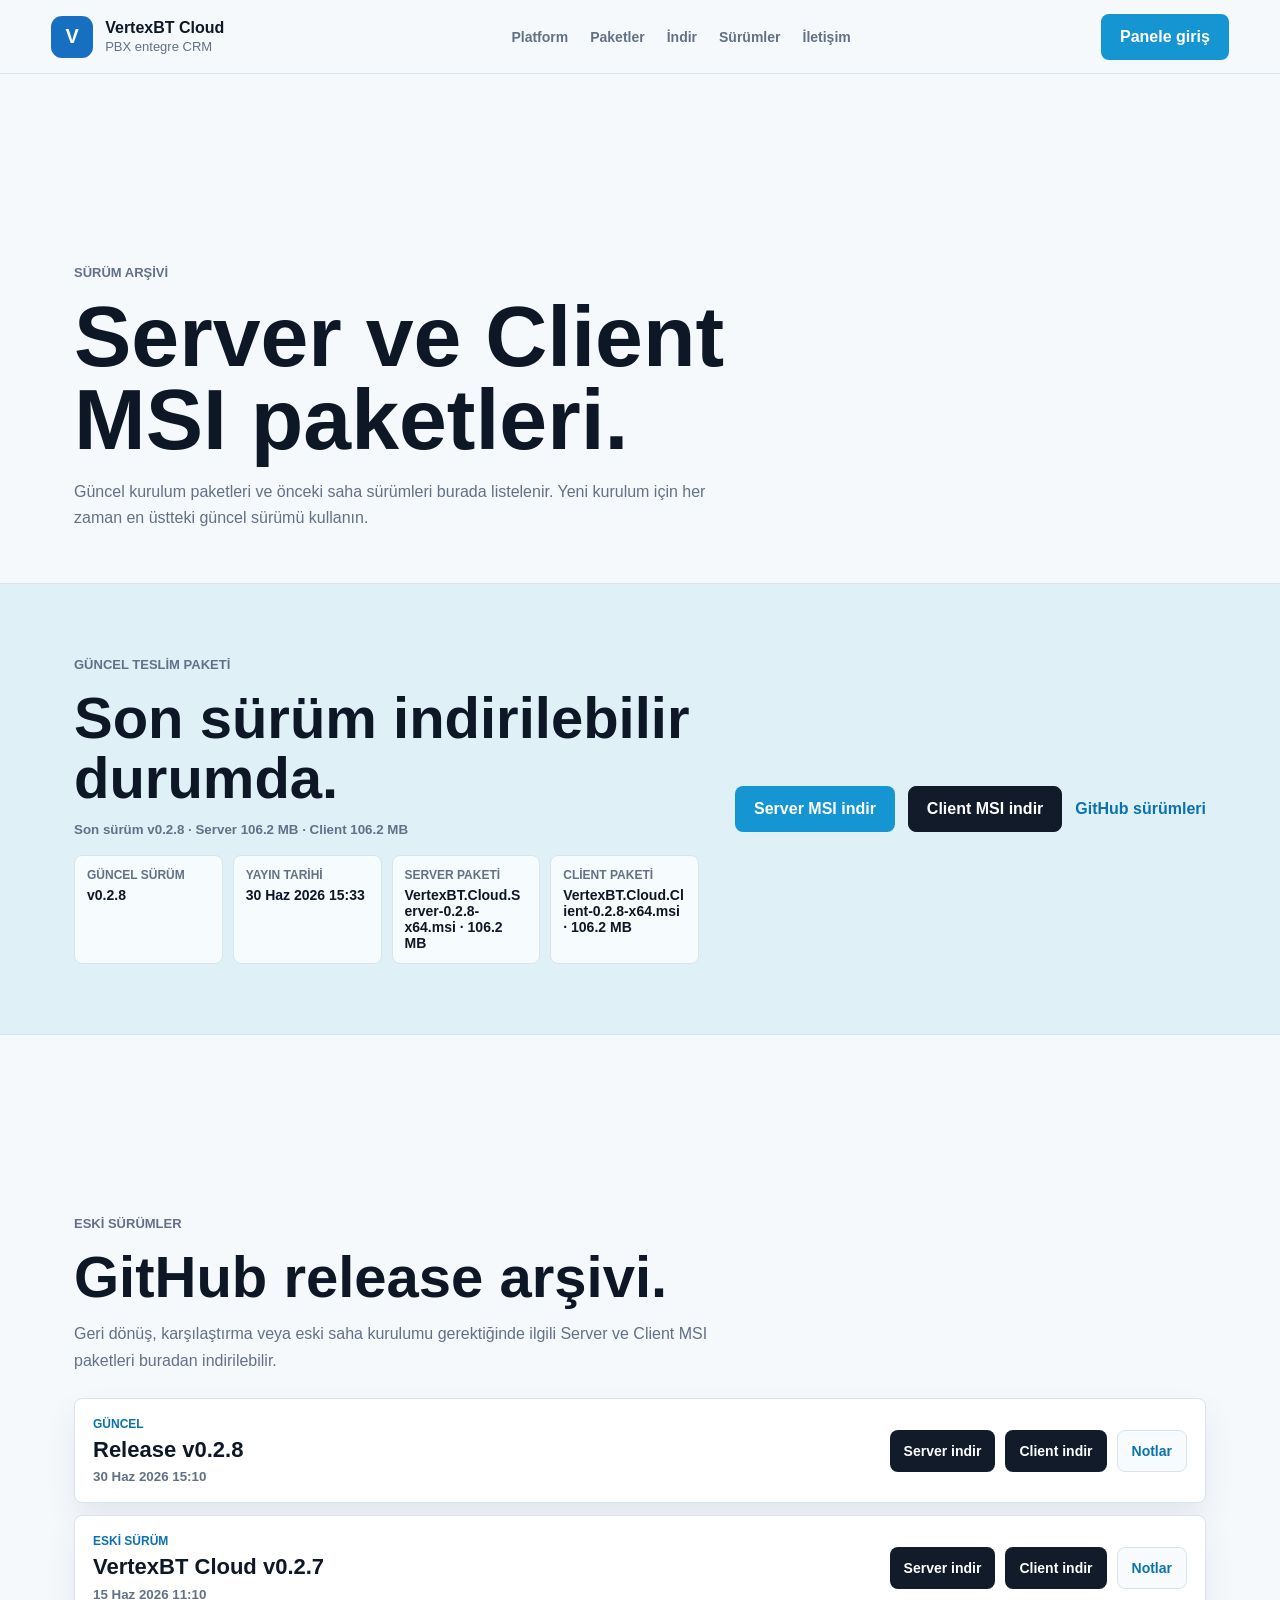
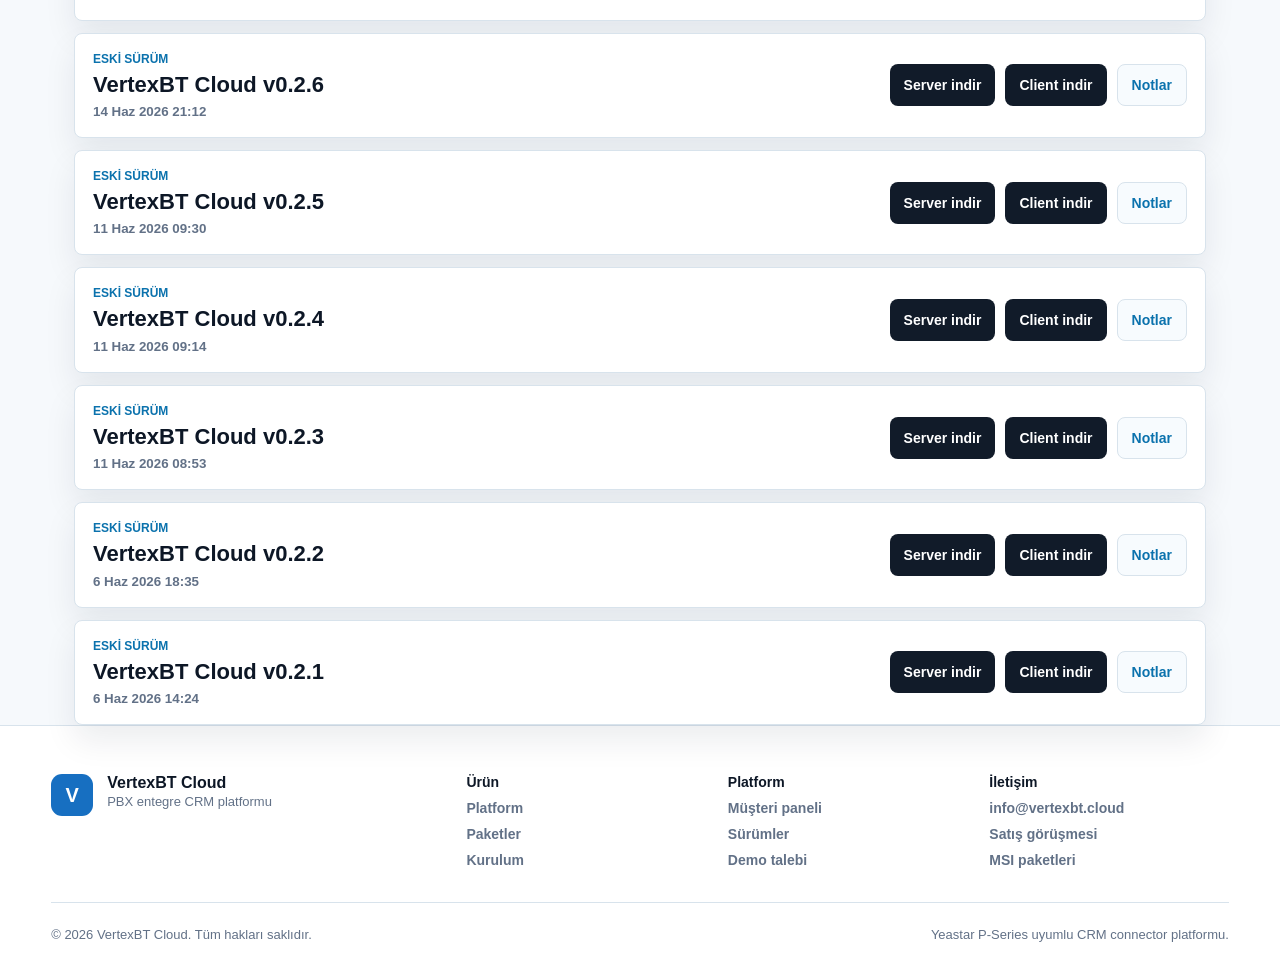
==== releases.html @ f5bfc1f0 "Move release archive to separate page" ====
<!doctype html>
<html lang="tr">
  <head>
    <meta charset="utf-8" />
    <meta name="viewport" content="width=device-width, initial-scale=1" />
    <title>VertexBT Cloud | Sürümler</title>
    <meta
      name="description"
      content="VertexBT Cloud Server ve Client MSI paketleri, güncel sürüm ve eski sürüm arşivi."
    />
    <link rel="stylesheet" href="./styles.css?v=0.2.8-landing3" />
  </head>
  <body>
    <header class="topbar" aria-label="Ana menü">
      <a class="brand" href="./" aria-label="VertexBT Cloud ana sayfa">
        <span class="brand-mark">V</span>
        <span>
          <strong>VertexBT Cloud</strong>
          <small>PBX entegre CRM</small>
        </span>
      </a>
      <nav>
        <a href="./#platform">Platform</a>
        <a href="./#packages">Paketler</a>
        <a href="./#download">İndir</a>
        <a href="./releases.html">Sürümler</a>
        <a href="./#contact">İletişim</a>
      </nav>
      <a class="nav-cta" href="https://app.vertexbt.cloud">Panele giriş</a>
    </header>

    <main>
      <section class="section releases-hero">
        <div class="section-head compact">
          <p class="eyebrow">Sürüm arşivi</p>
          <h1>Server ve Client MSI paketleri.</h1>
          <p>
            Güncel kurulum paketleri ve önceki saha sürümleri burada listelenir. Yeni kurulum için her zaman en üstteki güncel sürümü kullanın.
          </p>
        </div>
      </section>

      <section id="download" class="section download-section releases-download">
        <div class="download-copy">
          <p class="eyebrow">Güncel teslim paketi</p>
          <h2>Son sürüm indirilebilir durumda.</h2>
          <small id="releaseInfo">Son sürüm bilgisi yükleniyor...</small>
          <dl class="release-summary" aria-label="Güncel kurulum sürümü">
            <div>
              <dt>Güncel sürüm</dt>
              <dd id="releaseVersion">Yükleniyor</dd>
            </div>
            <div>
              <dt>Yayın tarihi</dt>
              <dd id="releaseDate">-</dd>
            </div>
            <div>
              <dt>Server paketi</dt>
              <dd id="serverPackageName">Server MSI</dd>
            </div>
            <div>
              <dt>Client paketi</dt>
              <dd id="clientPackageName">Client MSI</dd>
            </div>
          </dl>
        </div>
        <div class="download-actions">
          <a id="serverDownload" class="primary" href="https://github.com/soysta/vertexbt-cloud-downloads/releases/latest">Server MSI indir</a>
          <a id="clientDownload" class="secondary strong" href="https://github.com/soysta/vertexbt-cloud-downloads/releases/latest">Client MSI indir</a>
          <a class="text-link" href="https://github.com/soysta/vertexbt-cloud-downloads/releases">GitHub sürümleri</a>
        </div>
      </section>

      <section id="versions" class="section versions-section">
        <div class="section-head compact">
          <p class="eyebrow">Eski sürümler</p>
          <h2>GitHub release arşivi.</h2>
          <p>
            Geri dönüş, karşılaştırma veya eski saha kurulumu gerektiğinde ilgili Server ve Client MSI paketleri buradan indirilebilir.
          </p>
        </div>
        <div id="releaseArchive" class="release-list" aria-live="polite">
          <article class="release-card loading">
            <div>
              <span>Sürümler yükleniyor</span>
              <strong>GitHub release arşivi kontrol ediliyor.</strong>
            </div>
          </article>
        </div>
      </section>
    </main>

    <footer class="site-footer">
      <div class="footer-brand">
        <span class="brand-mark">V</span>
        <div>
          <strong>VertexBT Cloud</strong>
          <span>PBX entegre CRM platformu</span>
        </div>
      </div>
      <div class="footer-columns">
        <div>
          <b>Ürün</b>
          <a href="./#platform">Platform</a>
          <a href="./#packages">Paketler</a>
          <a href="./#download">Kurulum</a>
        </div>
        <div>
          <b>Platform</b>
          <a href="https://app.vertexbt.cloud">Müşteri paneli</a>
          <a href="./releases.html">Sürümler</a>
          <a href="./#contact">Demo talebi</a>
        </div>
        <div>
          <b>İletişim</b>
          <a href="mailto:info@vertexbt.cloud">info@vertexbt.cloud</a>
          <a href="./#contact">Satış görüşmesi</a>
          <a href="./#download">MSI paketleri</a>
        </div>
      </div>
      <div class="footer-bottom">
        <span>© 2026 VertexBT Cloud. Tüm hakları saklıdır.</span>
        <span>Yeastar P-Series uyumlu CRM connector platformu.</span>
      </div>
    </footer>
    <script src="./main.js?v=0.2.8-landing3"></script>
  </body>
</html>
---- styles.css ----
:root {
  --ink: #0d1726;
  --ink-2: #233044;
  --muted: #627187;
  --paper: #f6f9fc;
  --surface: #ffffff;
  --surface-2: #edf4f8;
  --line: #d8e3ec;
  --blue: #1596d2;
  --blue-2: #0b72ad;
  --green: #16865c;
  --amber: #b76b0b;
  --night: #111b29;
  --night-2: #172335;
  --shadow: 0 18px 55px rgba(16, 33, 52, 0.12);
}

* {
  box-sizing: border-box;
}

html {
  scroll-behavior: smooth;
}

body {
  margin: 0;
  font-family: Inter, Segoe UI, Arial, sans-serif;
  color: var(--ink);
  background: var(--paper);
}

a {
  color: inherit;
  text-decoration: none;
}

.topbar {
  position: sticky;
  top: 0;
  z-index: 20;
  height: 74px;
  display: flex;
  align-items: center;
  justify-content: space-between;
  gap: 24px;
  padding: 0 clamp(18px, 4vw, 54px);
  background: rgba(246, 249, 252, 0.9);
  border-bottom: 1px solid rgba(216, 227, 236, 0.9);
  backdrop-filter: blur(16px);
}

.brand {
  display: inline-flex;
  align-items: center;
  gap: 12px;
  min-width: 210px;
}

.brand-mark {
  width: 42px;
  height: 42px;
  border-radius: 11px;
  display: grid;
  place-items: center;
  background: #176fc1;
  color: #fff;
  font-weight: 900;
  font-size: 20px;
}

.brand strong,
footer strong {
  display: block;
  font-size: 16px;
  font-weight: 900;
}

.brand small,
footer span {
  color: var(--muted);
  font-size: 13px;
}

nav {
  display: flex;
  align-items: center;
  gap: 22px;
  color: var(--muted);
  font-weight: 800;
  font-size: 14px;
}

nav a:hover,
.text-link:hover {
  color: var(--blue-2);
}

.nav-cta,
.primary,
.secondary {
  min-height: 46px;
  display: inline-flex;
  align-items: center;
  justify-content: center;
  border-radius: 8px;
  padding: 0 18px;
  font-weight: 900;
  border: 1px solid transparent;
  white-space: nowrap;
}

.nav-cta,
.primary {
  background: var(--blue);
  color: #fff;
}

.secondary {
  color: var(--ink);
  border-color: var(--line);
  background: rgba(255, 255, 255, 0.74);
}

.secondary.strong {
  background: var(--night);
  border-color: var(--night);
  color: #fff;
}

.hero {
  position: relative;
  min-height: 82vh;
  display: grid;
  align-items: center;
  overflow: hidden;
  background: var(--night);
}

.hero picture,
.hero img {
  position: absolute;
  inset: 0;
  width: 100%;
  height: 100%;
}

.hero img {
  object-fit: cover;
  object-position: 68% center;
  opacity: 0.74;
}

.hero-overlay {
  position: absolute;
  inset: 0;
  background:
    linear-gradient(90deg, rgba(9, 16, 26, 0.94) 0%, rgba(9, 16, 26, 0.82) 38%, rgba(9, 16, 26, 0.34) 72%, rgba(9, 16, 26, 0.18) 100%),
    linear-gradient(0deg, rgba(9, 16, 26, 0.76), rgba(9, 16, 26, 0.08) 34%);
}

.hero-content {
  position: relative;
  width: min(760px, calc(100% - 36px));
  margin-left: clamp(18px, 6vw, 86px);
  padding: 70px 0 86px;
  color: #fff;
}

.eyebrow {
  margin: 0 0 12px;
  color: #1bb8f0;
  text-transform: uppercase;
  font-size: 13px;
  font-weight: 900;
  letter-spacing: 0;
}

h1,
h2,
h3,
p {
  margin-top: 0;
}

h1 {
  margin-bottom: 16px;
  font-size: clamp(54px, 8vw, 104px);
  line-height: 0.95;
  letter-spacing: 0;
}

h2 {
  margin-bottom: 14px;
  font-size: clamp(32px, 4.6vw, 58px);
  line-height: 1.04;
  letter-spacing: 0;
}

h3 {
  margin-bottom: 10px;
  font-size: 22px;
}

.hero-lead {
  max-width: 680px;
  color: #d7e7f4;
  font-size: clamp(18px, 2vw, 23px);
  line-height: 1.55;
}

.hero-actions,
.download-actions {
  display: flex;
  align-items: center;
  gap: 13px;
  flex-wrap: wrap;
}

.hero-actions {
  margin-top: 30px;
}

.hero-metrics {
  display: grid;
  grid-template-columns: repeat(3, minmax(0, 1fr));
  gap: 12px;
  max-width: 650px;
  margin: 44px 0 0;
}

.hero-metrics div {
  padding: 16px;
  border: 1px solid rgba(255, 255, 255, 0.18);
  background: rgba(255, 255, 255, 0.08);
  border-radius: 8px;
}

.hero-metrics dt {
  font-weight: 900;
  color: #fff;
}

.hero-metrics dd {
  margin: 5px 0 0;
  color: #bfd2e2;
  font-size: 13px;
}

.proof-strip {
  display: grid;
  grid-template-columns: repeat(4, 1fr);
  gap: 1px;
  background: var(--line);
}

.proof-strip span {
  min-height: 72px;
  display: grid;
  place-items: center;
  background: var(--surface);
  color: var(--muted);
  font-weight: 900;
}

.section {
  max-width: 1180px;
  margin: 0 auto;
  padding: 92px 24px 0;
}

.section-head {
  max-width: 840px;
  margin-bottom: 28px;
}

.section-head p,
.download-copy p,
.final-cta p,
.feature-grid p,
.workflow p,
.pricing p,
.pricing li,
.deploy-grid p {
  color: var(--muted);
  line-height: 1.65;
}

.section-head.compact {
  max-width: 680px;
}

.feature-grid,
.pricing,
.deploy-grid {
  display: grid;
  gap: 18px;
}

.feature-grid {
  grid-template-columns: repeat(4, minmax(0, 1fr));
}

.feature-grid article,
.pricing article,
.workflow article,
.deploy-grid article {
  border: 1px solid var(--line);
  background: var(--surface);
  border-radius: 8px;
  padding: 24px;
  box-shadow: var(--shadow);
}

.feature-icon {
  width: 42px;
  height: 42px;
  display: inline-grid;
  place-items: center;
  margin-bottom: 28px;
  border-radius: 8px;
  background: var(--surface-2);
  color: var(--blue-2);
  font-weight: 900;
}

.workflow-section {
  max-width: none;
  margin-top: 92px;
  padding: 90px max(24px, calc((100vw - 1180px) / 2 + 24px));
  background: var(--night);
  color: #fff;
}

.workflow-section .section-head p,
.workflow p {
  color: #b7c7d7;
}

.workflow {
  display: grid;
  grid-template-columns: repeat(4, minmax(0, 1fr));
  gap: 16px;
}

.workflow article {
  background: var(--night-2);
  border-color: rgba(255, 255, 255, 0.12);
  box-shadow: none;
}

.workflow strong {
  display: inline-grid;
  place-items: center;
  width: 34px;
  height: 34px;
  margin-bottom: 24px;
  border-radius: 8px;
  background: #fff;
  color: var(--night);
}

.pricing {
  grid-template-columns: repeat(3, minmax(0, 1fr));
}

.pricing article {
  min-height: 410px;
}

.pricing article.featured {
  border-color: var(--blue);
  box-shadow: 0 0 0 3px rgba(21, 150, 210, 0.13), var(--shadow);
}

.pricing span {
  display: block;
  margin-bottom: 14px;
  color: var(--blue-2);
  font-weight: 900;
}

.pricing strong {
  display: block;
  margin-bottom: 18px;
  font-size: 30px;
}

.pricing ul {
  margin: 22px 0 0;
  padding-left: 20px;
}

.download-section {
  max-width: none;
  margin-top: 92px;
  padding: 70px max(24px, calc((100vw - 1180px) / 2 + 24px));
  display: grid;
  grid-template-columns: 1fr auto;
  gap: 36px;
  align-items: center;
  background: #dff0f7;
  border-top: 1px solid var(--line);
  border-bottom: 1px solid var(--line);
}

.download-copy {
  max-width: 760px;
}

.download-copy small {
  display: block;
  color: var(--muted);
  font-weight: 800;
}

.release-summary {
  display: grid;
  grid-template-columns: repeat(4, minmax(0, 1fr));
  gap: 10px;
  margin: 18px 0 0;
}

.release-summary div {
  min-width: 0;
  padding: 12px;
  border: 1px solid var(--line);
  border-radius: 8px;
  background: rgba(255, 255, 255, 0.72);
}

.release-summary dt {
  margin-bottom: 5px;
  color: var(--muted);
  font-size: 12px;
  font-weight: 900;
  text-transform: uppercase;
}

.release-summary dd {
  margin: 0;
  color: var(--ink);
  font-size: 14px;
  font-weight: 900;
  overflow-wrap: anywhere;
}

.text-link {
  color: var(--blue-2);
  font-weight: 900;
}

.releases-hero {
  max-width: 1180px;
  margin: 96px auto 0;
  padding-bottom: 0;
}

.releases-hero h1 {
  max-width: 780px;
  margin: 0 0 18px;
  color: var(--ink);
  font-size: clamp(44px, 7vw, 86px);
  line-height: 0.96;
}

.releases-download {
  margin-top: 52px;
}

.versions-section {
  max-width: 1180px;
  margin: 86px auto 0;
  padding-bottom: 0;
}

.versions-section .section-head {
  margin-bottom: 24px;
}

.release-list {
  display: grid;
  gap: 12px;
}

.release-card {
  display: grid;
  grid-template-columns: minmax(0, 1fr) auto;
  align-items: center;
  gap: 18px;
  min-height: 96px;
  padding: 18px;
  border: 1px solid var(--line);
  border-radius: 8px;
  background: #ffffff;
  box-shadow: 0 16px 32px rgba(15, 29, 47, 0.08);
}

.release-card.loading {
  color: var(--muted);
}

.release-card-main {
  min-width: 0;
}

.release-card span {
  display: block;
  margin-bottom: 6px;
  color: var(--blue-2);
  font-size: 12px;
  font-weight: 900;
  text-transform: uppercase;
}

.release-card strong {
  display: block;
  color: var(--ink);
  font-size: 22px;
  line-height: 1.2;
  overflow-wrap: anywhere;
}

.release-card small {
  display: block;
  margin-top: 6px;
  color: var(--muted);
  font-weight: 800;
}

.release-card-actions {
  display: flex;
  flex-wrap: wrap;
  justify-content: flex-end;
  gap: 10px;
}

.release-download,
.release-notes,
.release-missing {
  min-height: 42px;
  display: inline-flex;
  align-items: center;
  justify-content: center;
  padding: 0 14px;
  border-radius: 8px;
  font-size: 14px;
  font-weight: 900;
  white-space: nowrap;
}

.release-download {
  background: var(--night);
  color: #fff;
}

.release-notes {
  border: 1px solid var(--line);
  color: var(--blue-2);
  background: #f7fbfe;
}

.release-missing {
  color: var(--muted);
  background: #eef3f7;
}

.deploy-grid {
  grid-template-columns: repeat(3, minmax(0, 1fr));
}

.final-cta {
  max-width: 1180px;
  margin: 92px auto;
  padding: 56px 24px;
  border-radius: 8px;
  background: var(--night);
  color: #fff;
}

.final-cta p {
  max-width: 740px;
  color: #c4d2df;
}

.site-footer {
  display: grid;
  grid-template-columns: minmax(220px, 0.9fr) minmax(0, 1.8fr);
  gap: 34px;
  padding: 48px clamp(18px, 4vw, 54px) 28px;
  border-top: 1px solid var(--line);
  background: var(--surface);
}

.footer-brand {
  display: flex;
  align-items: flex-start;
  gap: 14px;
}

.footer-columns {
  display: grid;
  grid-template-columns: repeat(3, minmax(0, 1fr));
  gap: 22px;
}

.footer-columns div {
  display: grid;
  gap: 10px;
}

.footer-columns b {
  color: var(--ink);
  font-size: 14px;
}

.footer-columns a {
  color: var(--muted);
  font-weight: 800;
  font-size: 14px;
}

.footer-columns a:hover {
  color: var(--blue-2);
}

.footer-bottom {
  grid-column: 1 / -1;
  display: flex;
  justify-content: space-between;
  gap: 18px;
  padding-top: 24px;
  border-top: 1px solid var(--line);
}

@media (max-width: 980px) {
  nav {
    display: none;
  }

  .hero {
    min-height: 760px;
  }

  .hero img {
    object-position: center;
  }

  .hero-overlay {
    background: linear-gradient(0deg, rgba(9, 16, 26, 0.96), rgba(9, 16, 26, 0.62));
  }

  .hero-content {
    margin: 0 auto;
    padding: 86px 0 58px;
  }

  .hero-metrics,
  .proof-strip,
  .feature-grid,
  .workflow,
  .pricing,
  .download-section,
  .release-summary,
  .release-card,
  .deploy-grid {
    grid-template-columns: 1fr;
  }

  .download-section {
    align-items: start;
  }

  .release-card-actions {
    justify-content: flex-start;
  }
}

@media (max-width: 640px) {
  .topbar {
    height: auto;
    min-height: 70px;
    align-items: flex-start;
    padding-top: 14px;
    padding-bottom: 14px;
  }

  .brand {
    min-width: 0;
  }

  .nav-cta {
    display: none;
  }

  .hero {
    min-height: 720px;
  }

  .hero-metrics {
    grid-template-columns: 1fr;
  }

  .section,
  .workflow-section,
  .download-section {
    padding-top: 68px;
  }

  .site-footer,
  .footer-columns {
    grid-template-columns: 1fr;
  }

  .footer-bottom {
    flex-direction: column;
  }
}
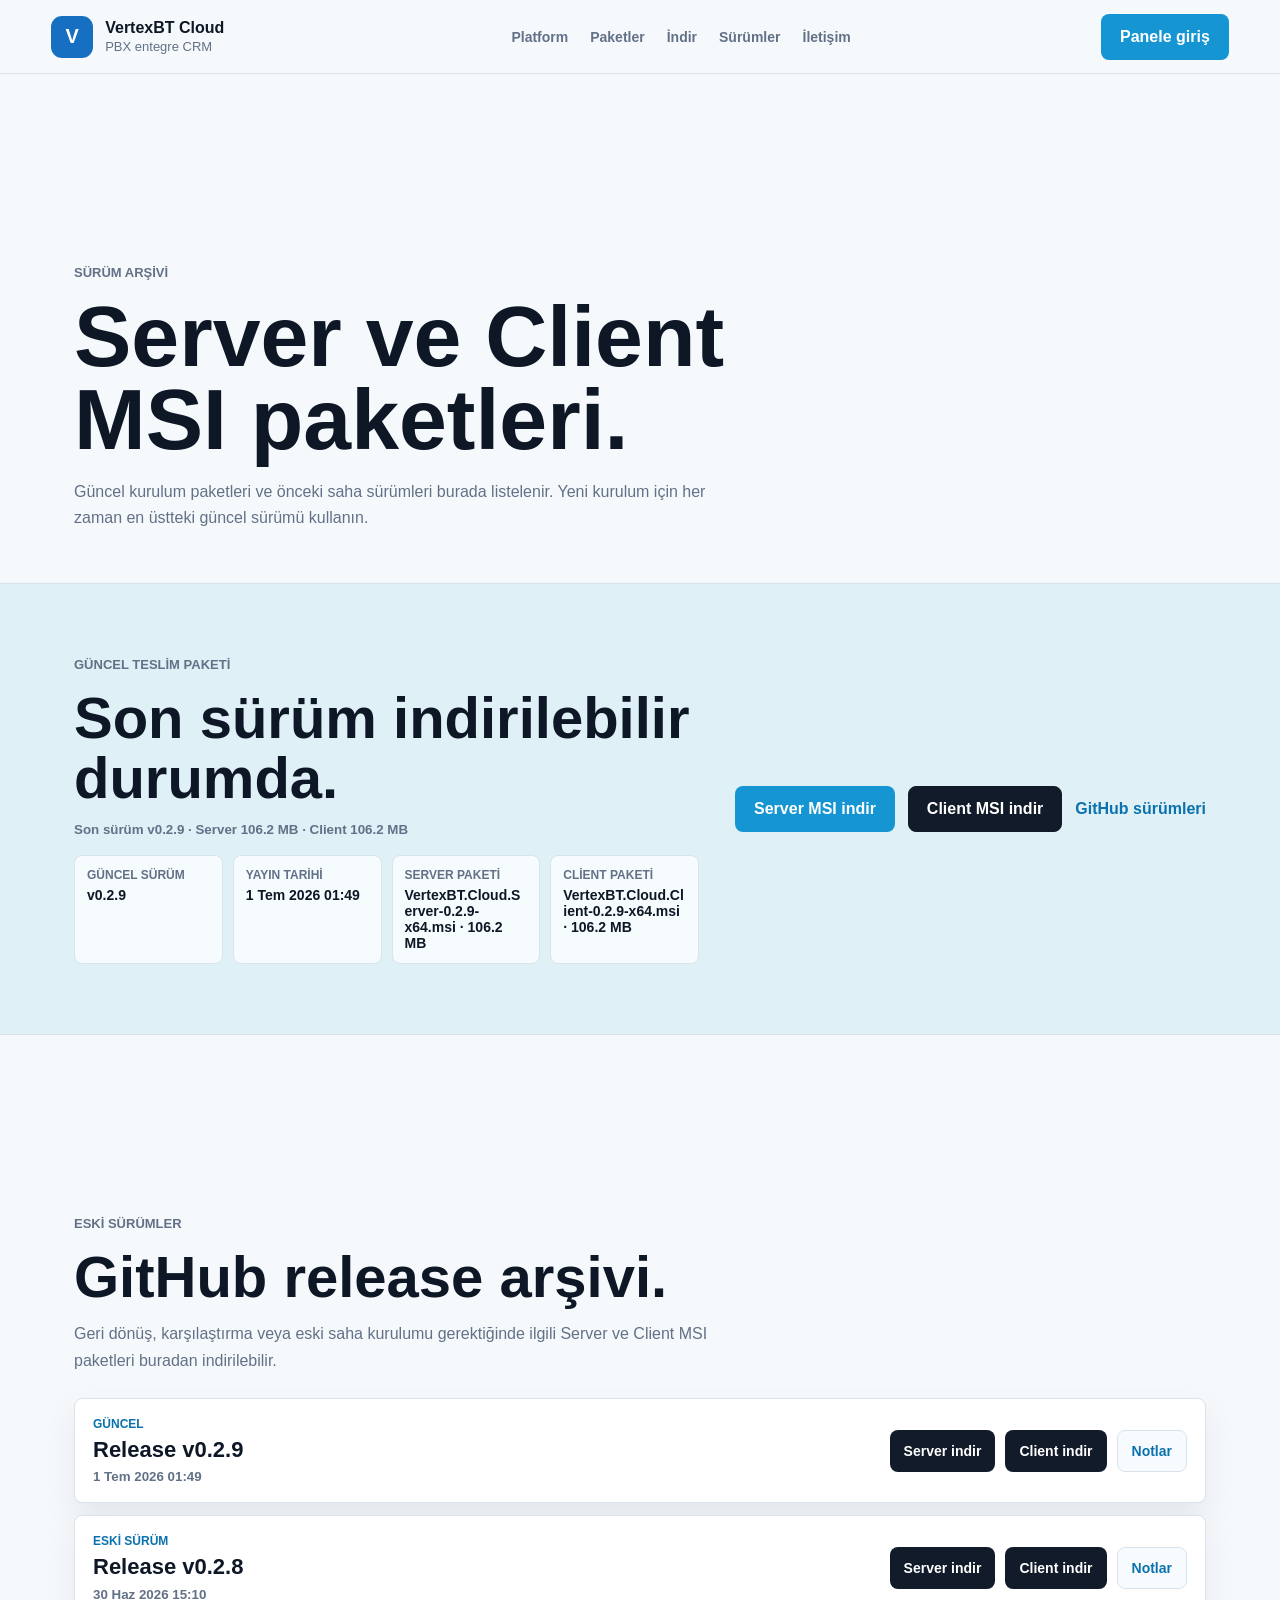
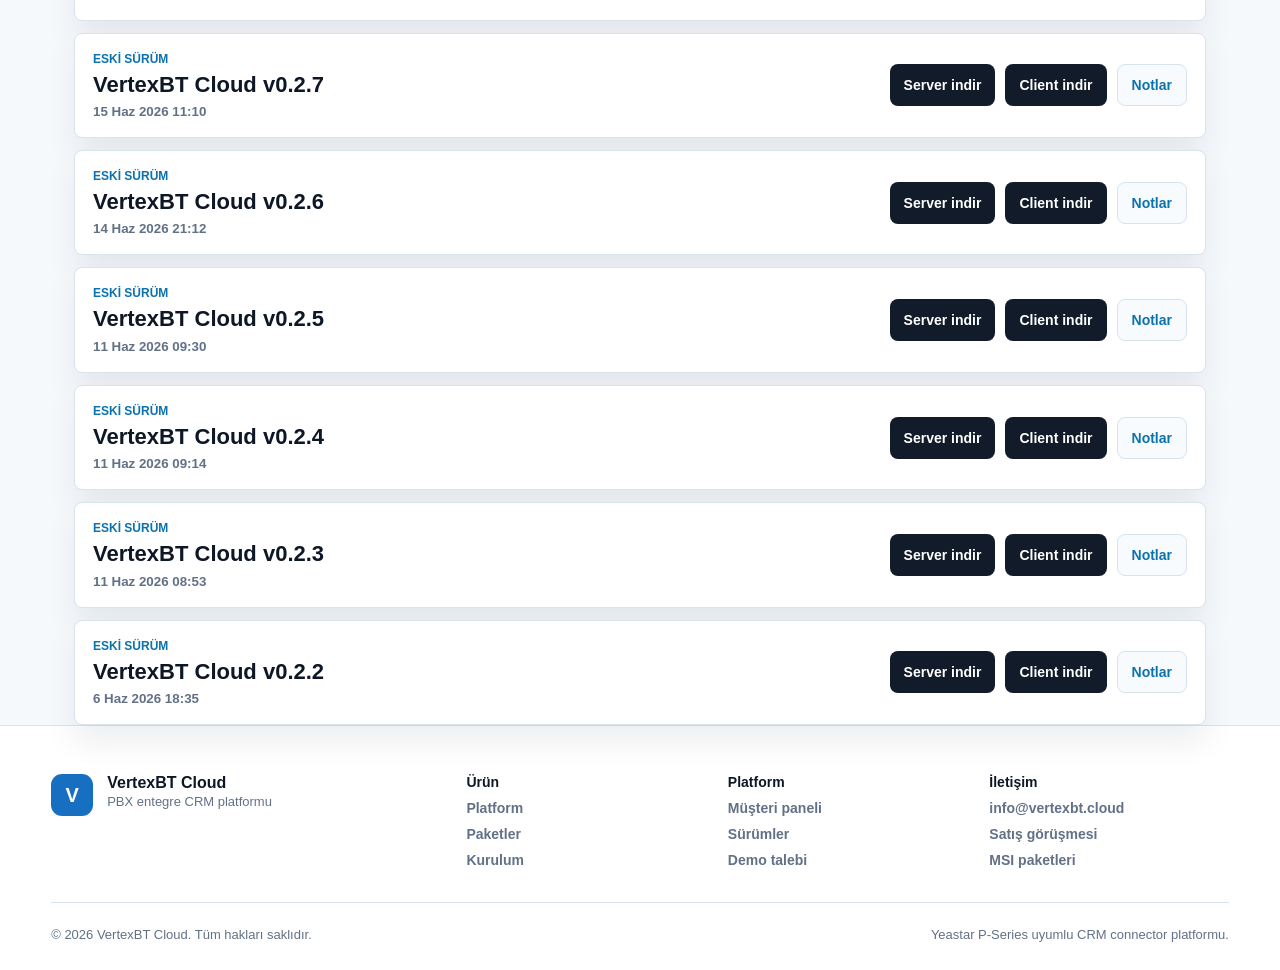
==== commit c5df47cc: "Update landing to v0.2.9" ====
--- a/releases.html
+++ b/releases.html
@@ -1,4 +1,4 @@
-<!doctype html>
+﻿<!doctype html>
 <html lang="tr">
   <head>
     <meta charset="utf-8" />
@@ -8,7 +8,7 @@
       name="description"
       content="VertexBT Cloud Server ve Client MSI paketleri, güncel sürüm ve eski sürüm arşivi."
     />
-    <link rel="stylesheet" href="./styles.css?v=0.2.8-landing3" />
+    <link rel="stylesheet" href="./styles.css?v=0.2.9-landing1" />
   </head>
   <body>
     <header class="topbar" aria-label="Ana menü">
@@ -123,6 +123,7 @@
         <span>Yeastar P-Series uyumlu CRM connector platformu.</span>
       </div>
     </footer>
-    <script src="./main.js?v=0.2.8-landing3"></script>
+    <script src="./main.js?v=0.2.9-landing1"></script>
   </body>
 </html>
+
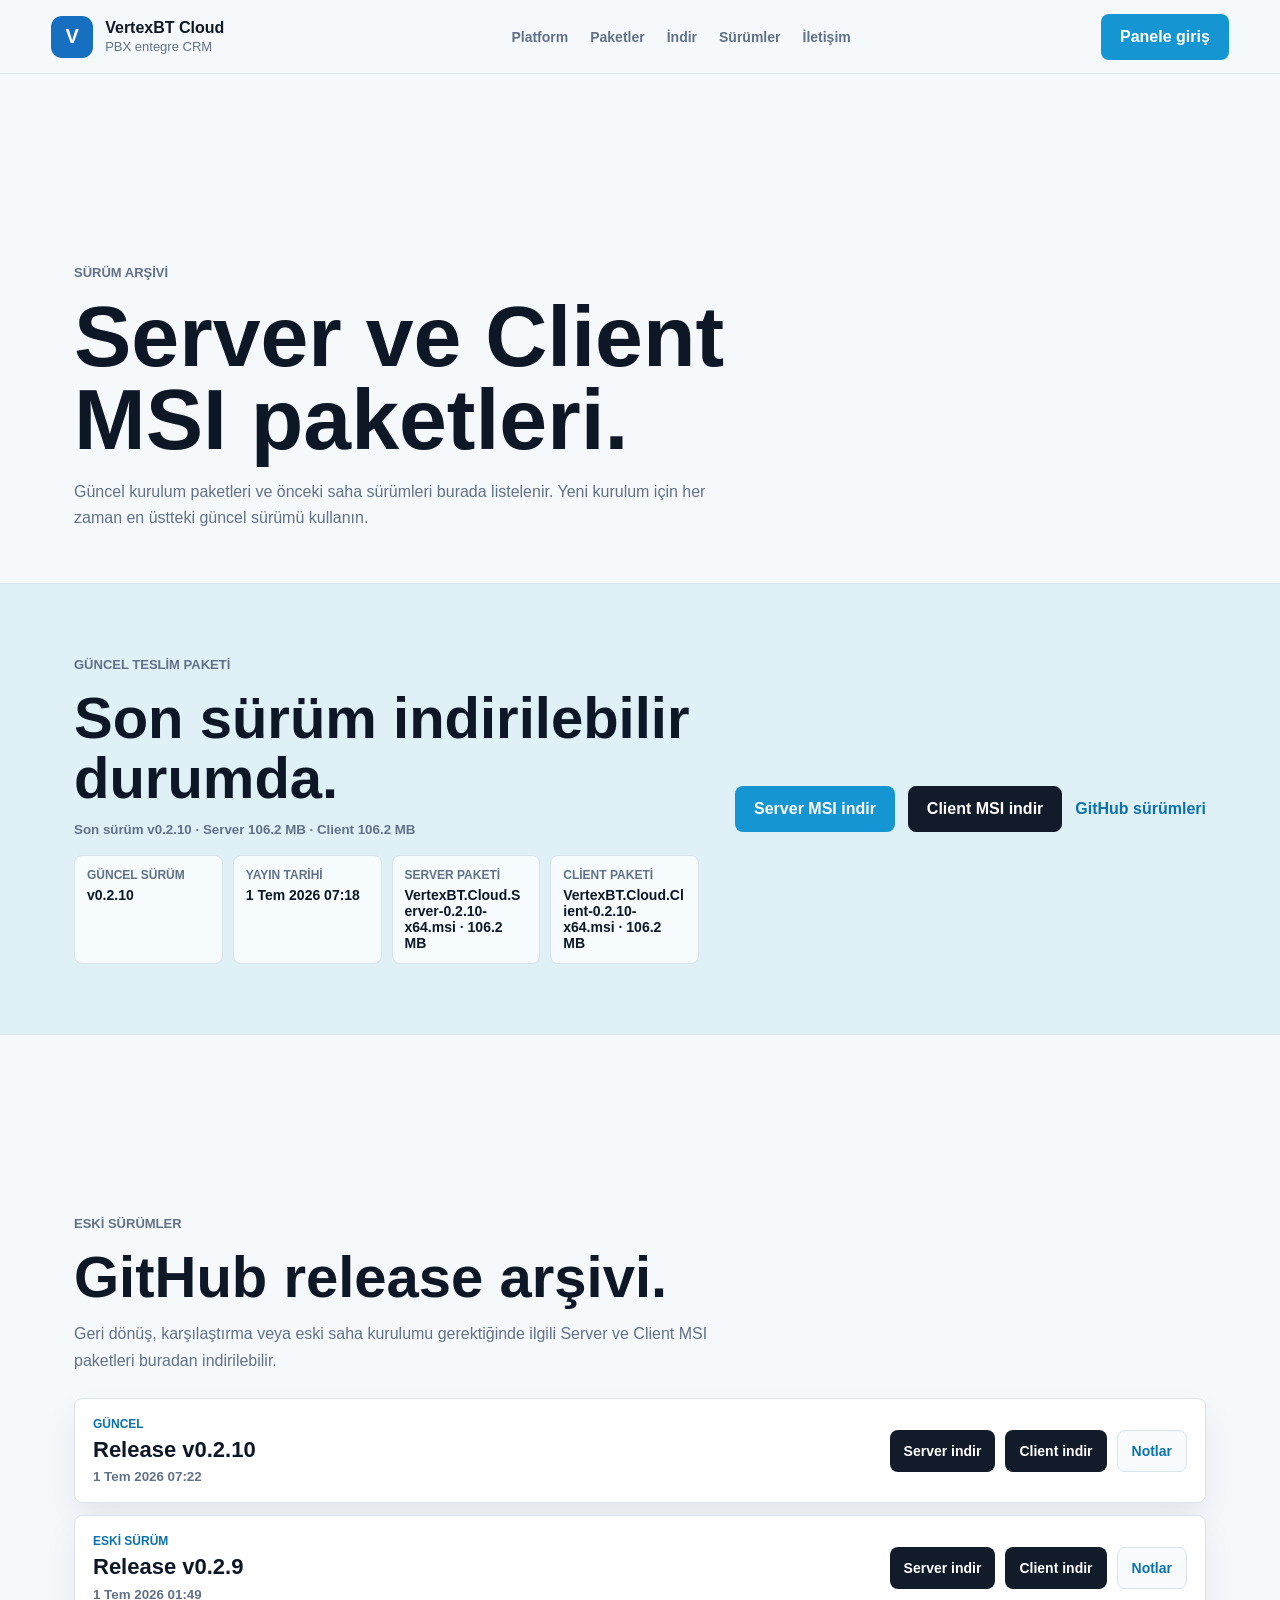
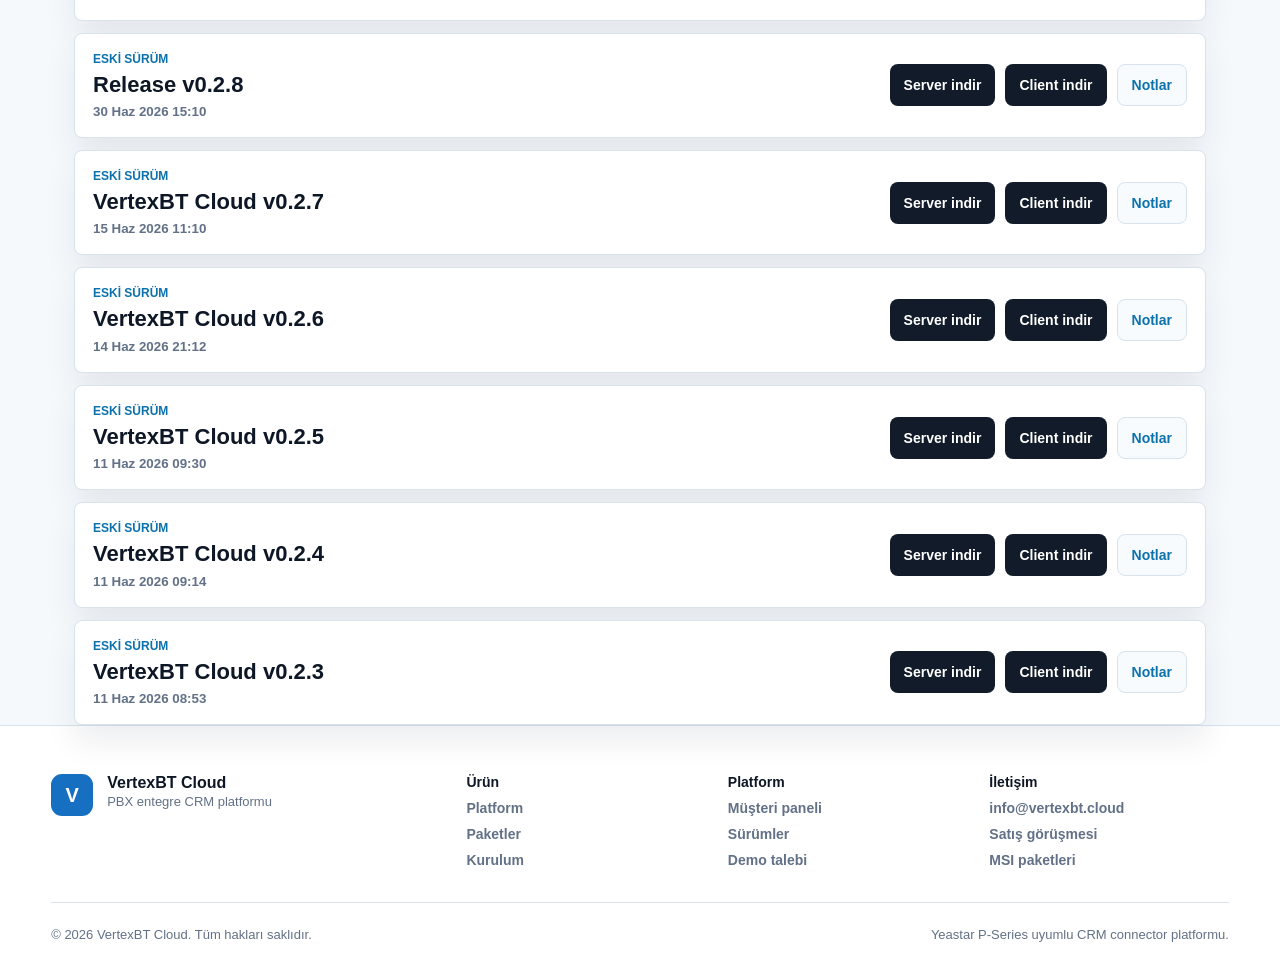
==== commit 9de94806: "Update landing to v0.2.10" ====
--- a/releases.html
+++ b/releases.html
@@ -8,7 +8,7 @@
       name="description"
       content="VertexBT Cloud Server ve Client MSI paketleri, güncel sürüm ve eski sürüm arşivi."
     />
-    <link rel="stylesheet" href="./styles.css?v=0.2.9-landing1" />
+    <link rel="stylesheet" href="./styles.css?v=0.2.10-landing1" />
   </head>
   <body>
     <header class="topbar" aria-label="Ana menü">
@@ -123,7 +123,8 @@
         <span>Yeastar P-Series uyumlu CRM connector platformu.</span>
       </div>
     </footer>
-    <script src="./main.js?v=0.2.9-landing1"></script>
+    <script src="./main.js?v=0.2.10-landing1"></script>
   </body>
 </html>
 
+
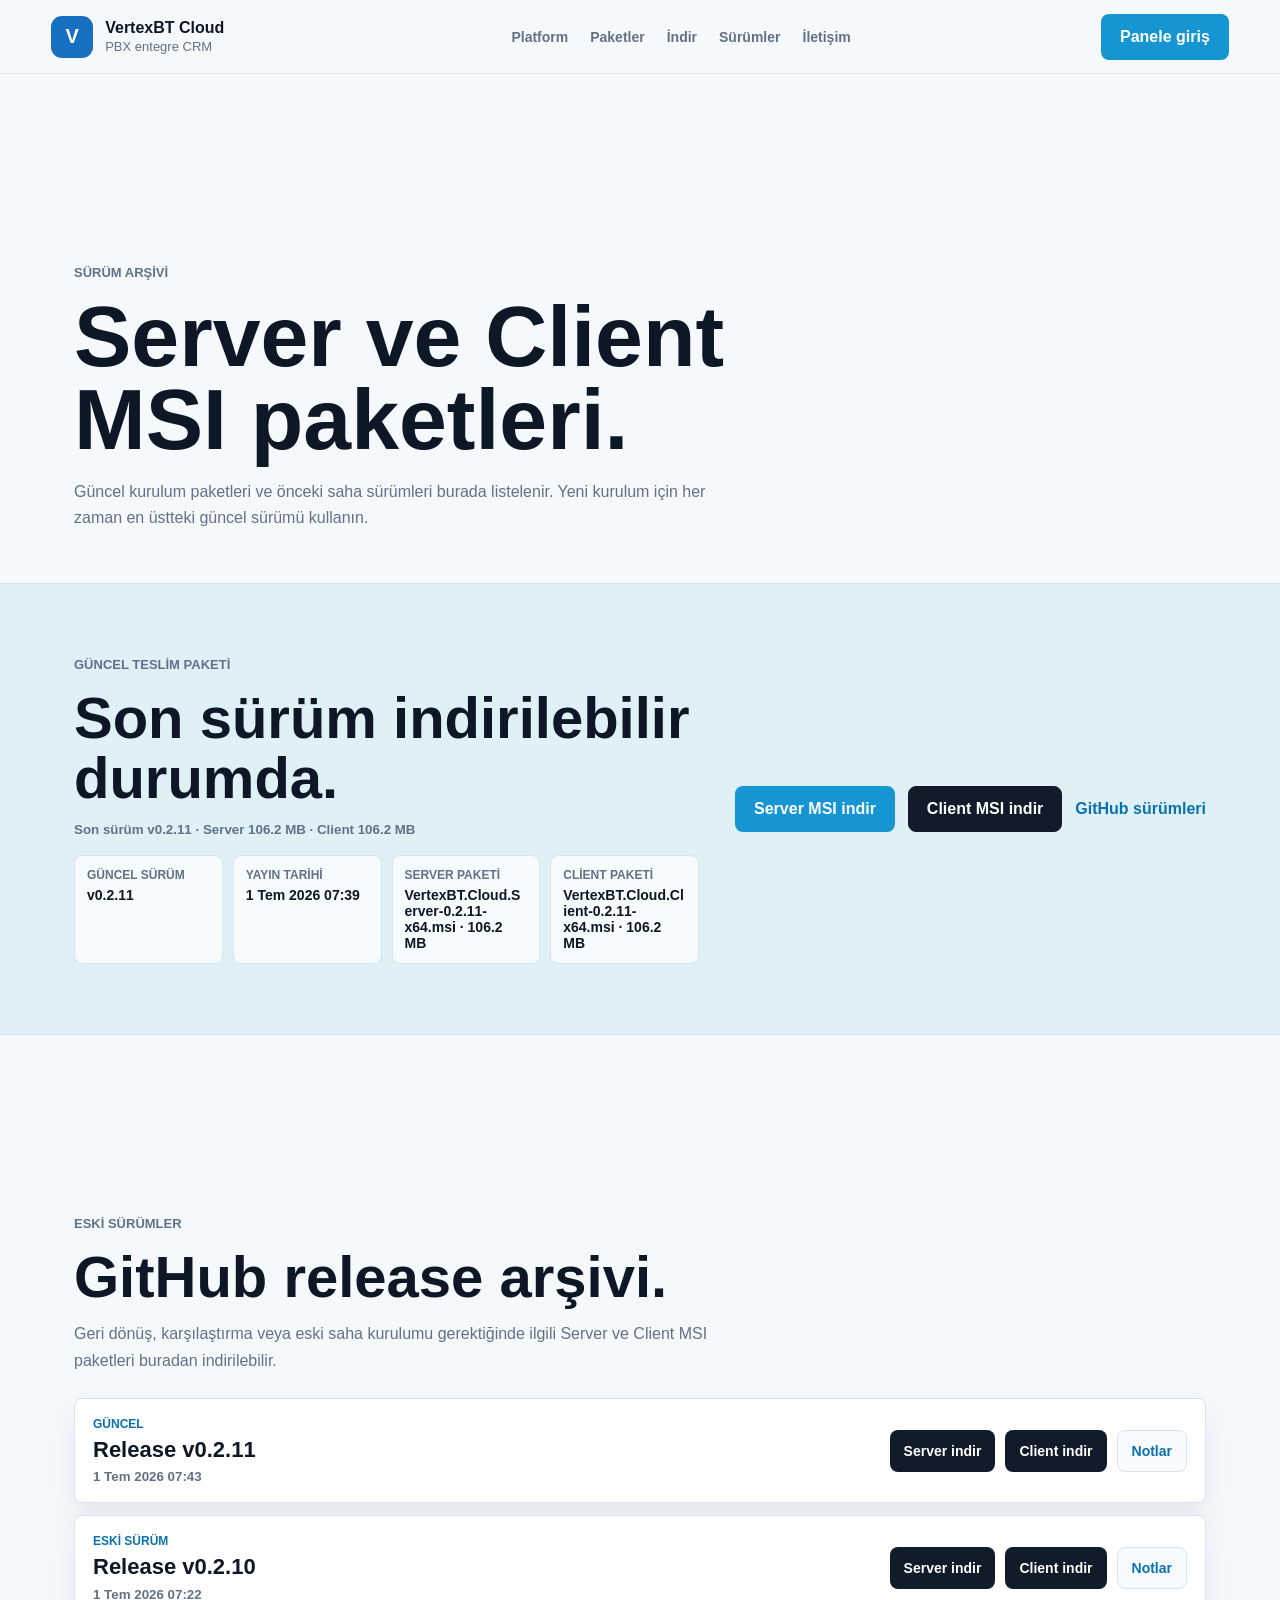
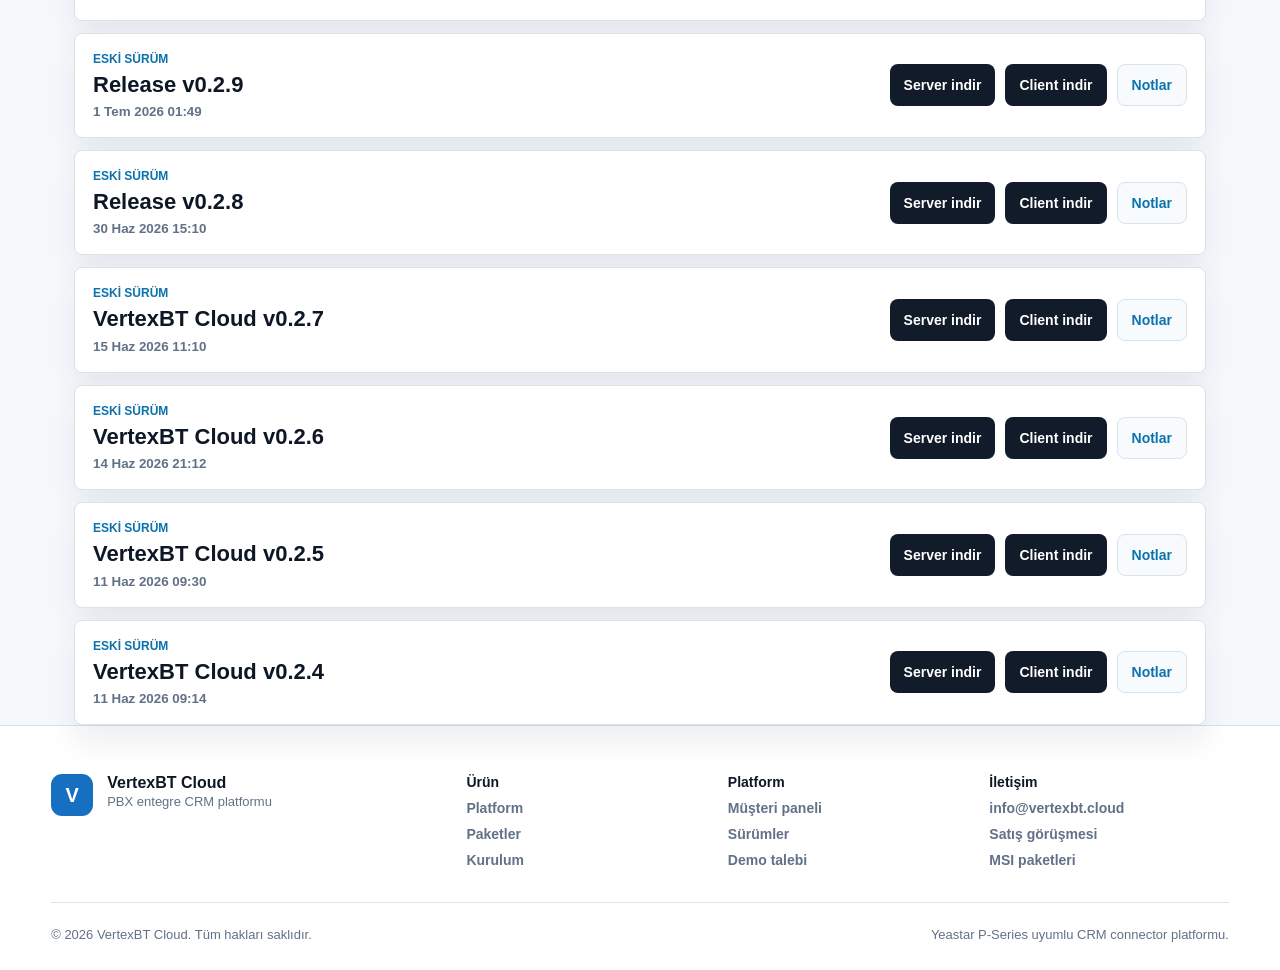
==== commit 4f5e6b42: "Update landing to v0.2.11" ====
--- a/releases.html
+++ b/releases.html
@@ -8,7 +8,7 @@
       name="description"
       content="VertexBT Cloud Server ve Client MSI paketleri, güncel sürüm ve eski sürüm arşivi."
     />
-    <link rel="stylesheet" href="./styles.css?v=0.2.10-landing1" />
+    <link rel="stylesheet" href="./styles.css?v=0.2.11-landing1" />
   </head>
   <body>
     <header class="topbar" aria-label="Ana menü">
@@ -123,8 +123,9 @@
         <span>Yeastar P-Series uyumlu CRM connector platformu.</span>
       </div>
     </footer>
-    <script src="./main.js?v=0.2.10-landing1"></script>
+    <script src="./main.js?v=0.2.11-landing1"></script>
   </body>
 </html>
 
 
+
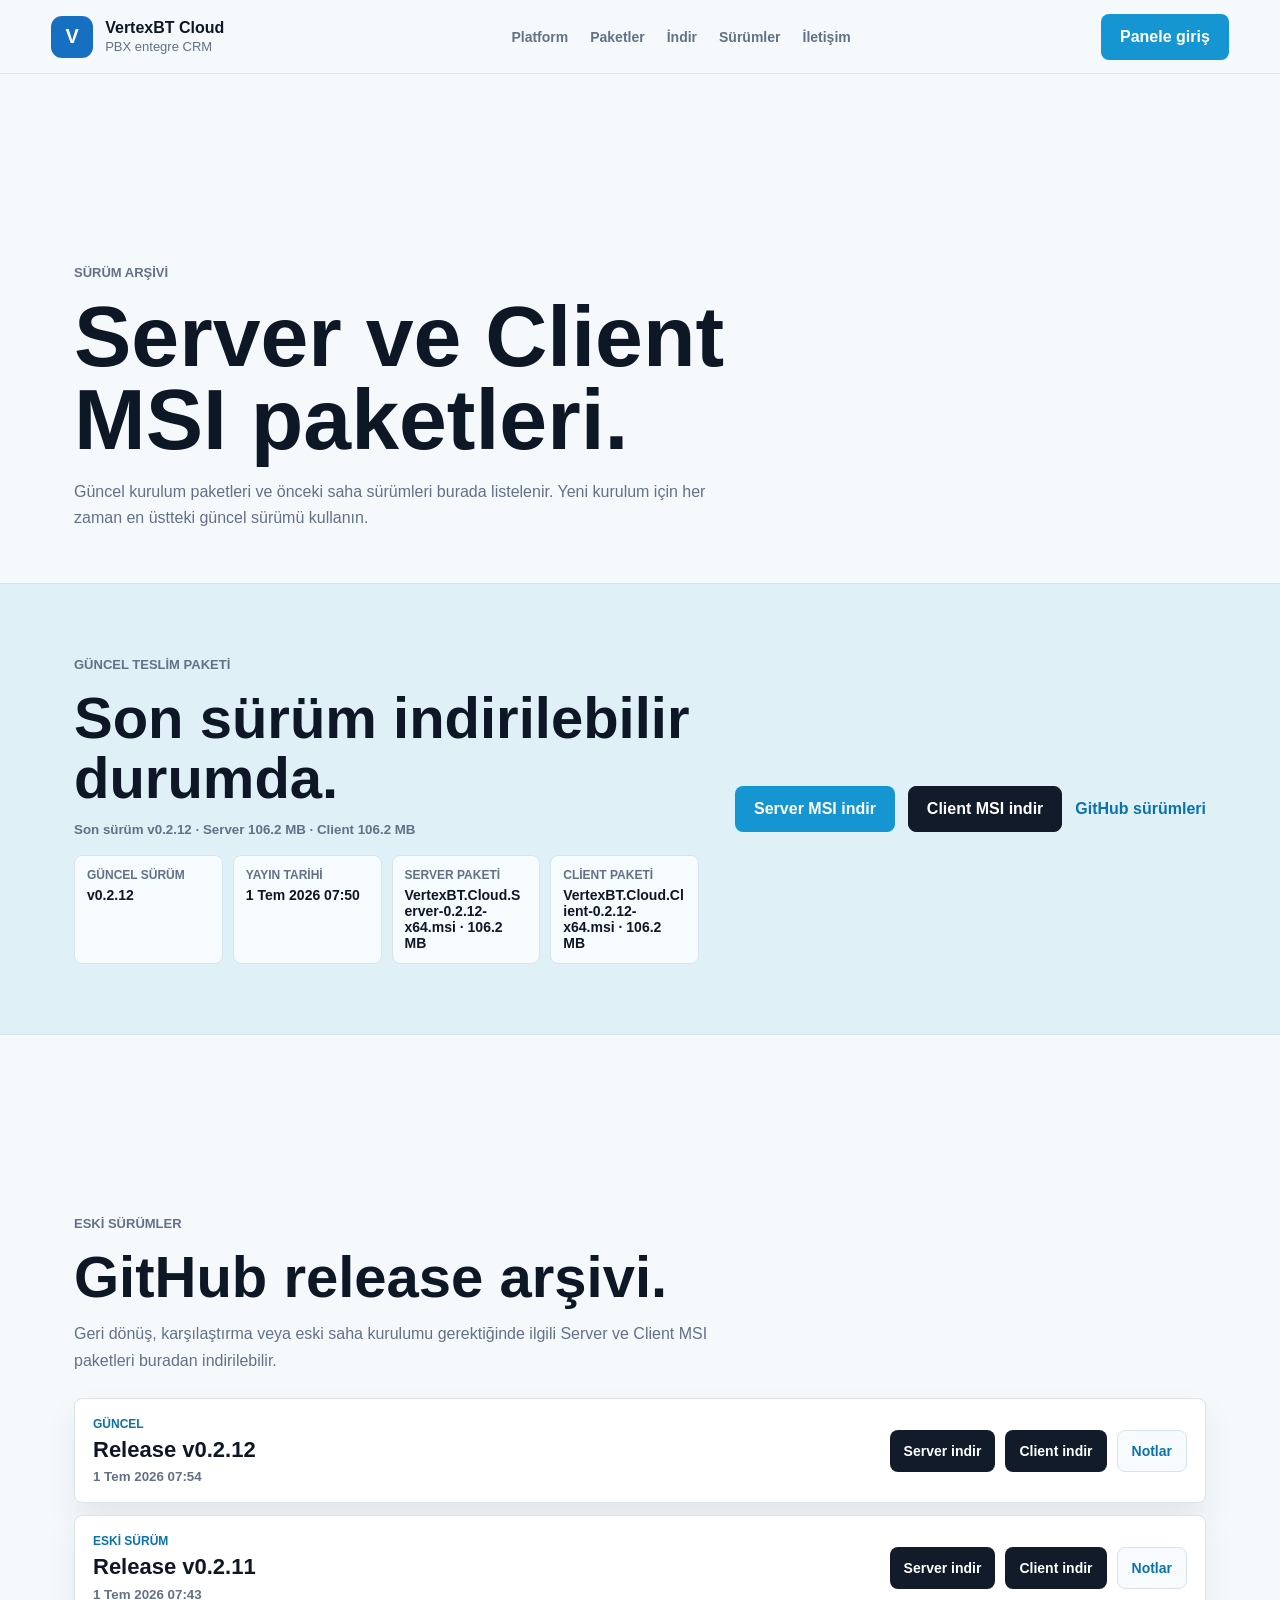
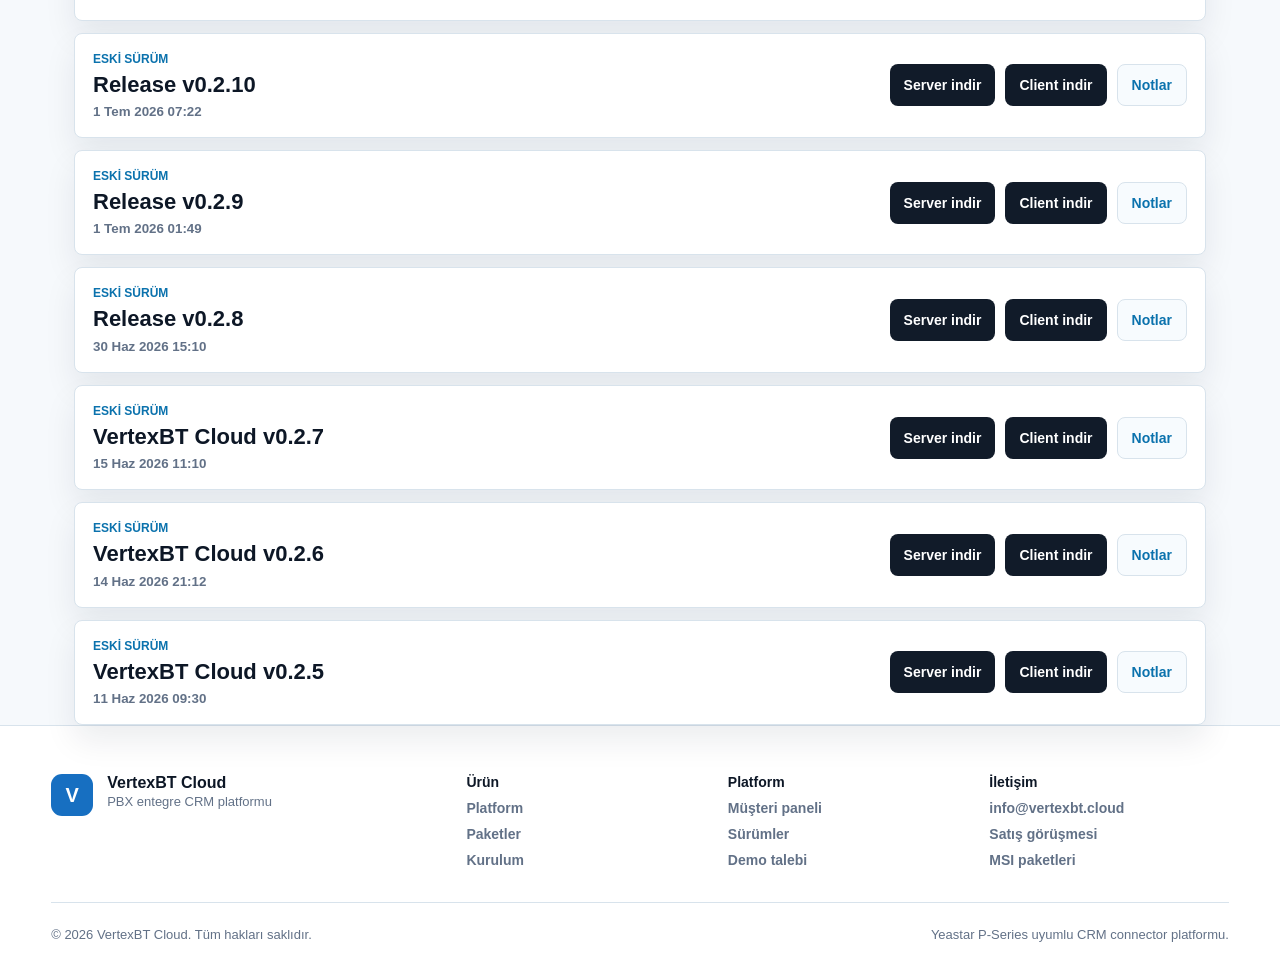
==== commit 7a97d7cb: "Update landing to v0.2.12" ====
--- a/releases.html
+++ b/releases.html
@@ -8,7 +8,7 @@
       name="description"
       content="VertexBT Cloud Server ve Client MSI paketleri, güncel sürüm ve eski sürüm arşivi."
     />
-    <link rel="stylesheet" href="./styles.css?v=0.2.11-landing1" />
+    <link rel="stylesheet" href="./styles.css?v=0.2.12-landing1" />
   </head>
   <body>
     <header class="topbar" aria-label="Ana menü">
@@ -123,9 +123,10 @@
         <span>Yeastar P-Series uyumlu CRM connector platformu.</span>
       </div>
     </footer>
-    <script src="./main.js?v=0.2.11-landing1"></script>
+    <script src="./main.js?v=0.2.12-landing1"></script>
   </body>
 </html>
 
 
 
+
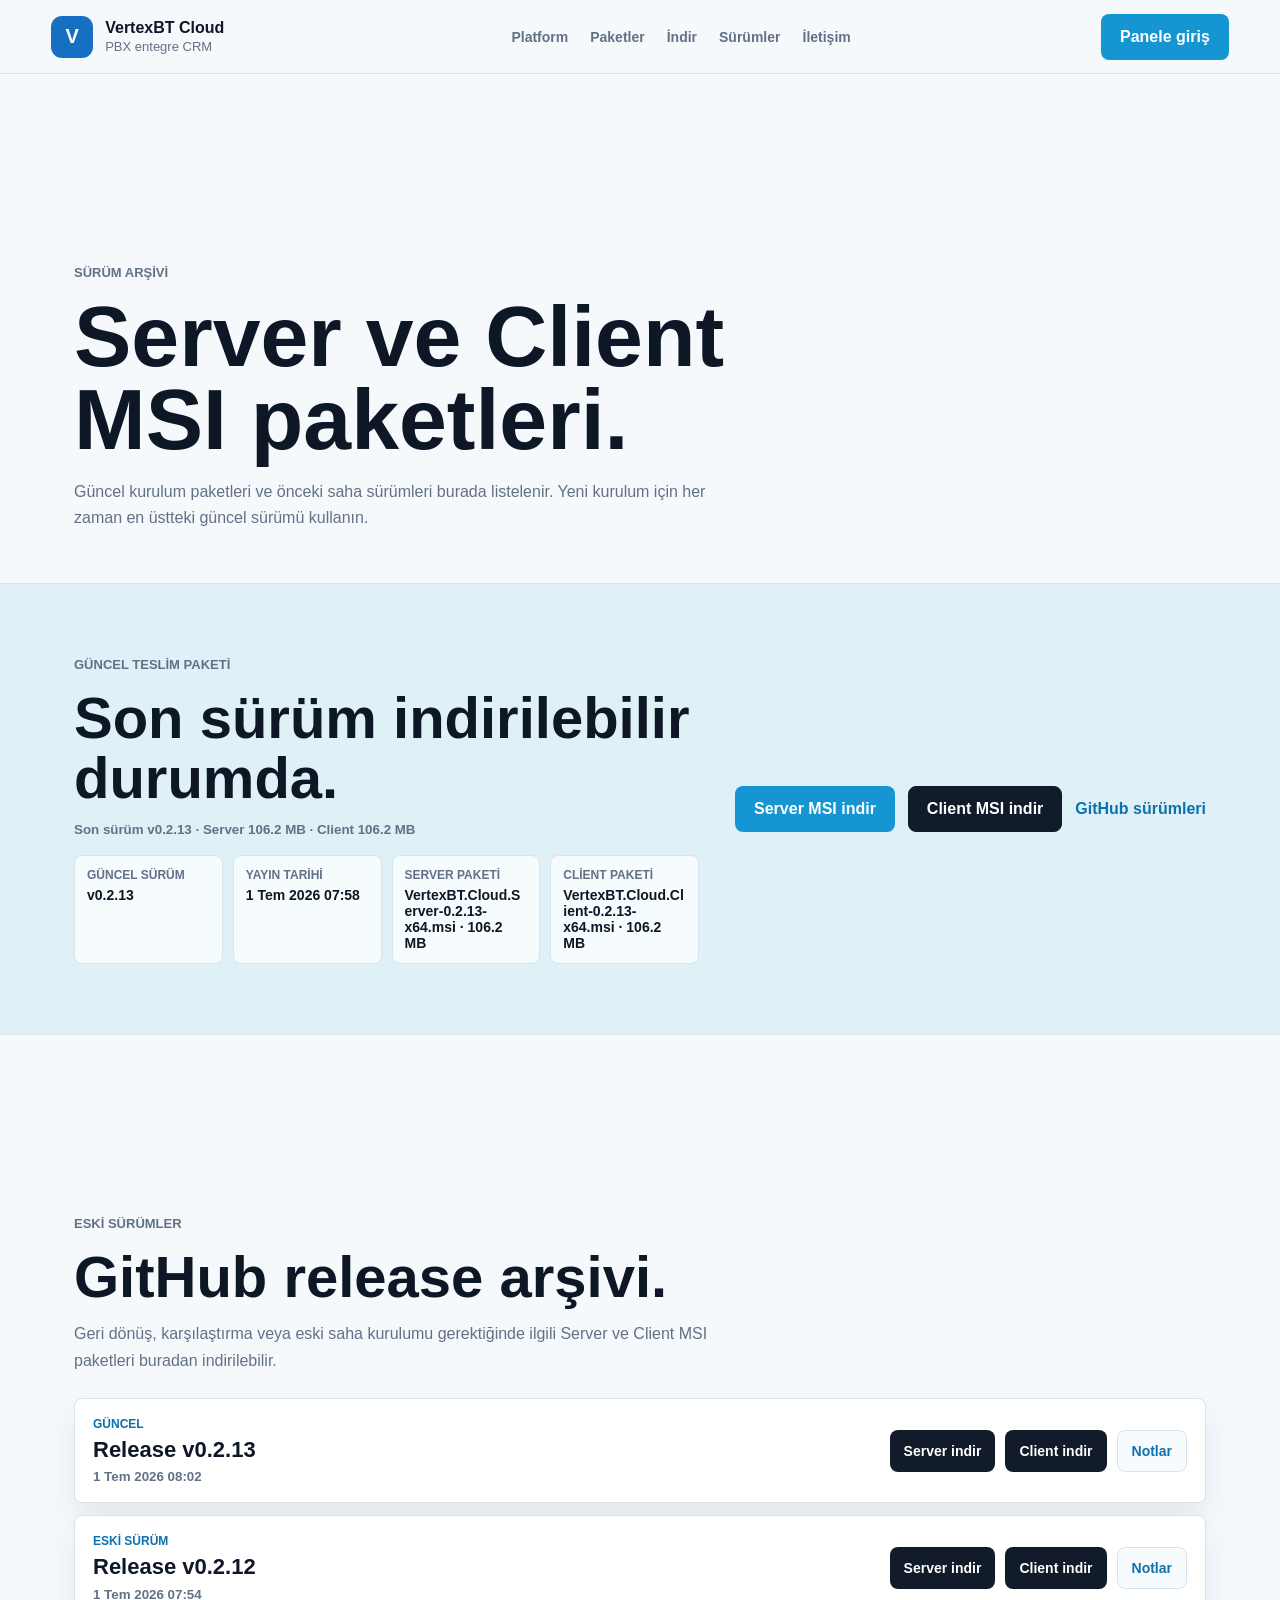
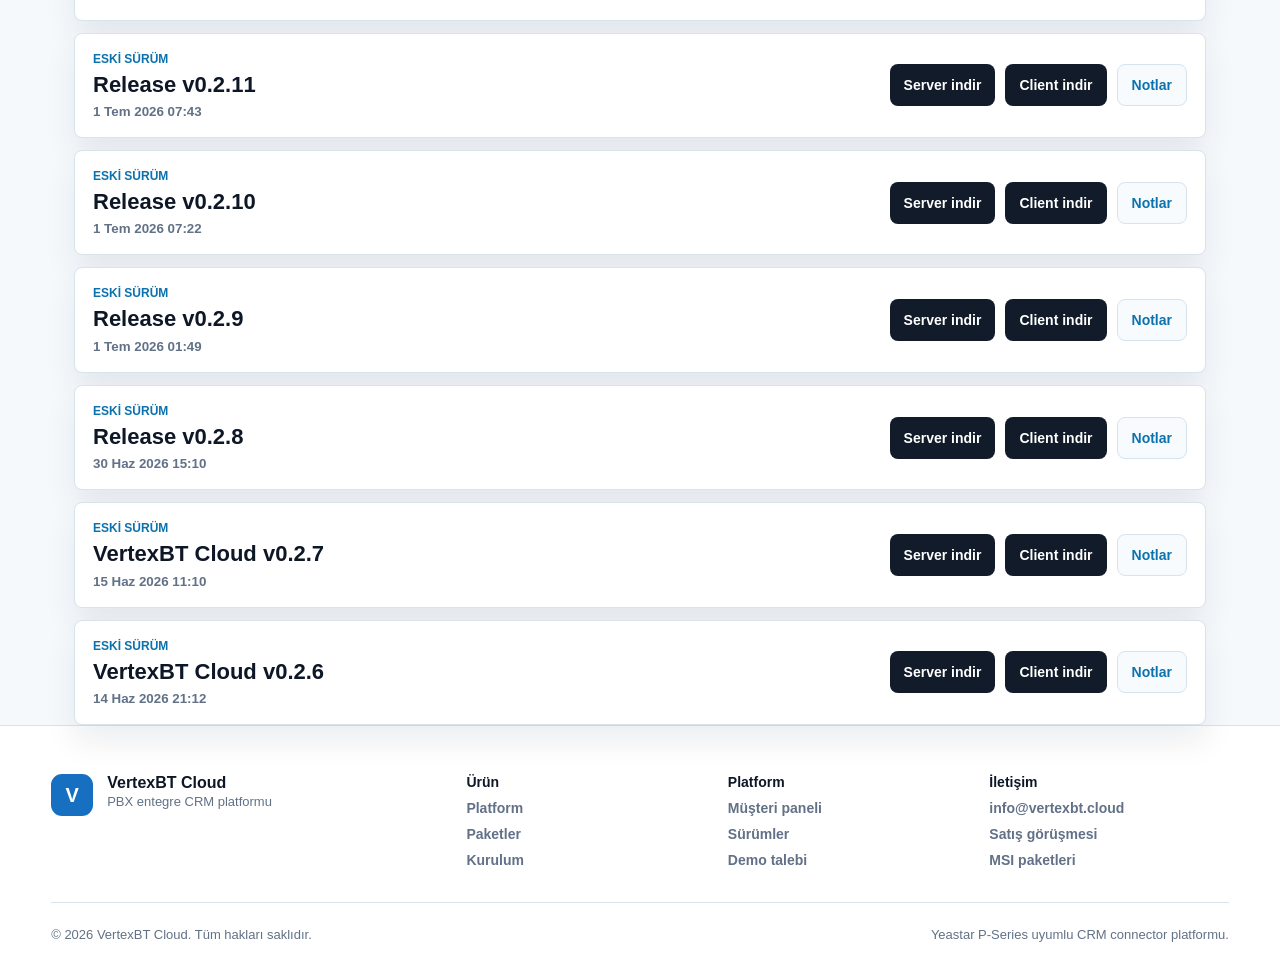
==== commit de347e2f: "Update landing to v0.2.13" ====
--- a/releases.html
+++ b/releases.html
@@ -8,7 +8,7 @@
       name="description"
       content="VertexBT Cloud Server ve Client MSI paketleri, güncel sürüm ve eski sürüm arşivi."
     />
-    <link rel="stylesheet" href="./styles.css?v=0.2.12-landing1" />
+    <link rel="stylesheet" href="./styles.css?v=0.2.13-landing1" />
   </head>
   <body>
     <header class="topbar" aria-label="Ana menü">
@@ -123,10 +123,11 @@
         <span>Yeastar P-Series uyumlu CRM connector platformu.</span>
       </div>
     </footer>
-    <script src="./main.js?v=0.2.12-landing1"></script>
+    <script src="./main.js?v=0.2.13-landing1"></script>
   </body>
 </html>
 
 
 
 
+
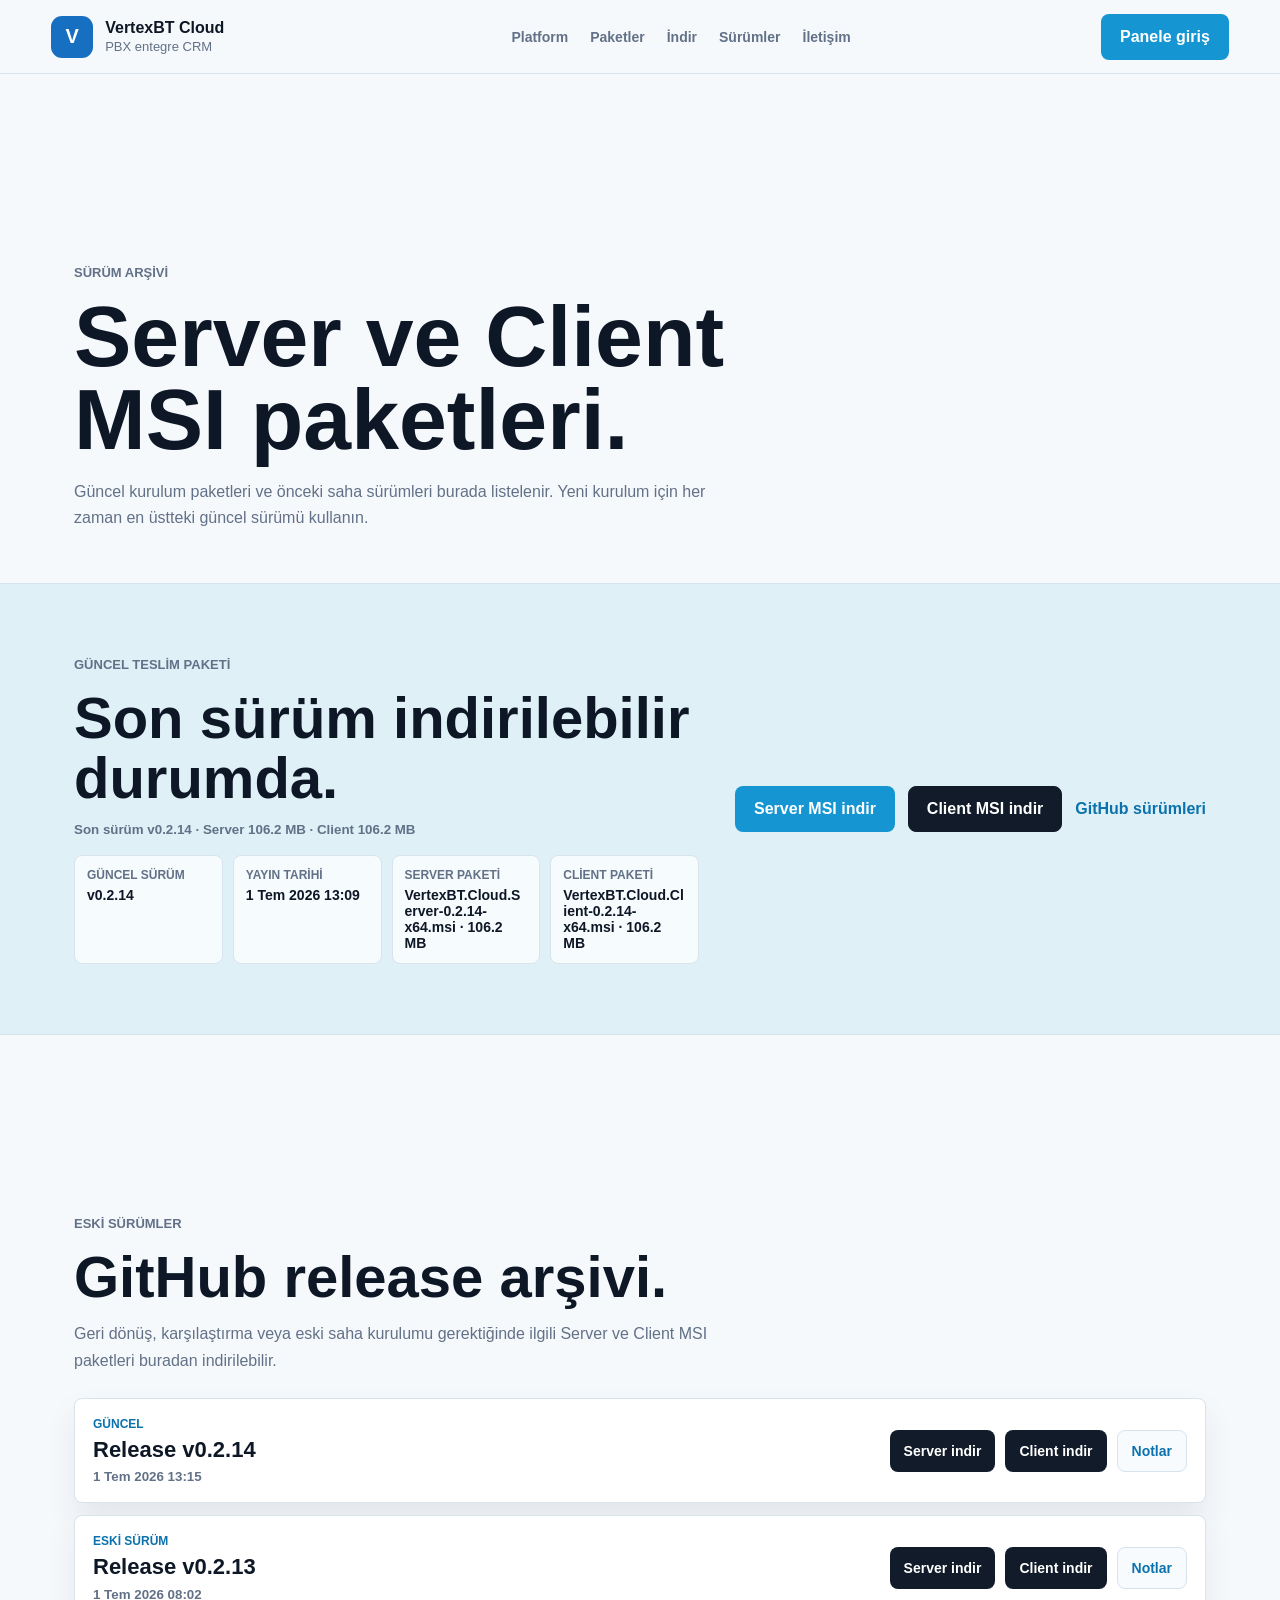
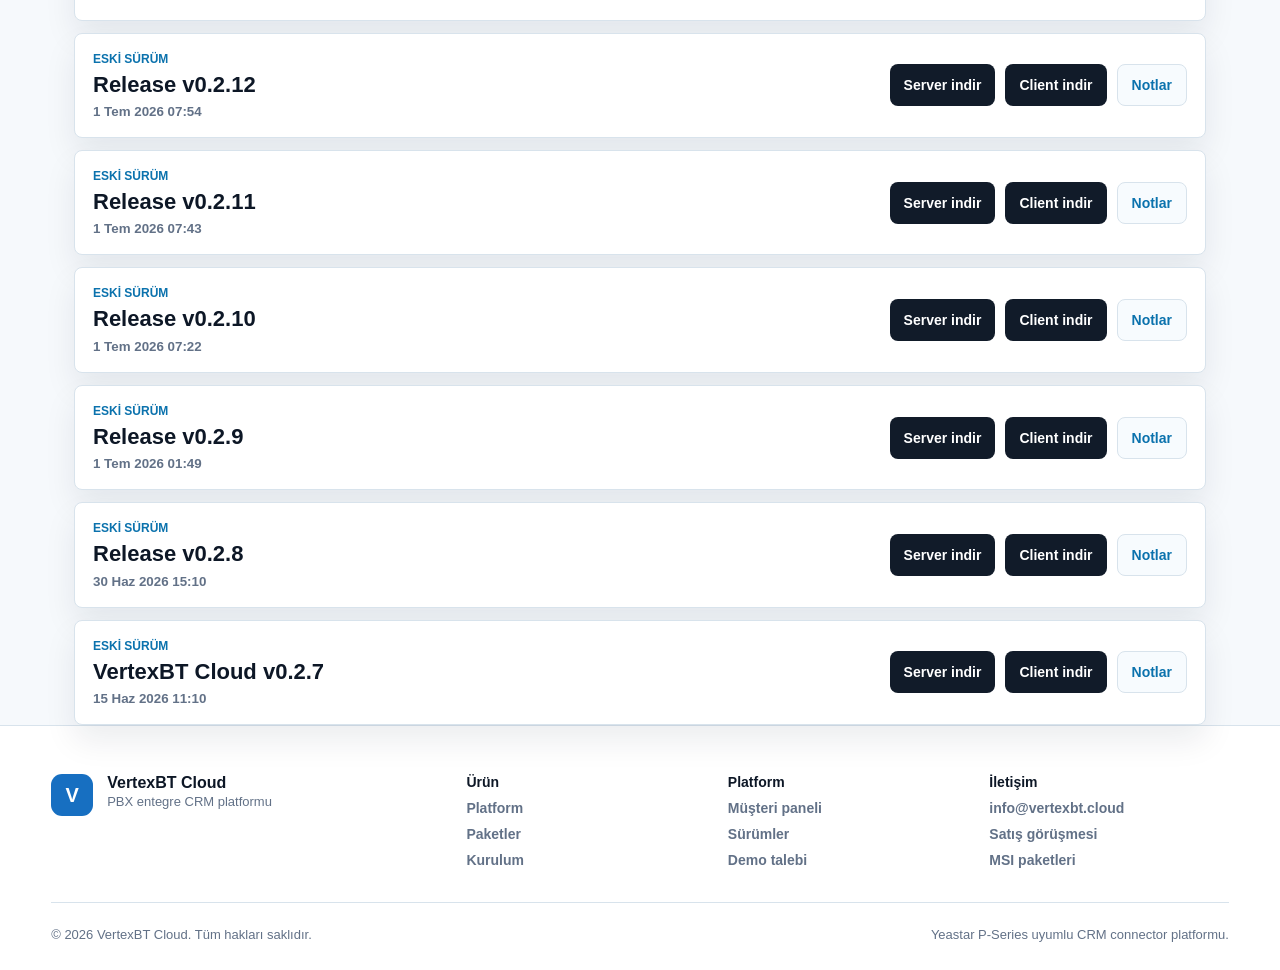
==== commit de448011: "Update landing to v0.2.14" ====
--- a/releases.html
+++ b/releases.html
@@ -8,7 +8,7 @@
       name="description"
       content="VertexBT Cloud Server ve Client MSI paketleri, güncel sürüm ve eski sürüm arşivi."
     />
-    <link rel="stylesheet" href="./styles.css?v=0.2.13-landing1" />
+    <link rel="stylesheet" href="./styles.css?v=0.2.14-landing1" />
   </head>
   <body>
     <header class="topbar" aria-label="Ana menü">
@@ -123,7 +123,7 @@
         <span>Yeastar P-Series uyumlu CRM connector platformu.</span>
       </div>
     </footer>
-    <script src="./main.js?v=0.2.13-landing1"></script>
+    <script src="./main.js?v=0.2.14-landing1"></script>
   </body>
 </html>
 
@@ -131,3 +131,4 @@
 
 
 
+
